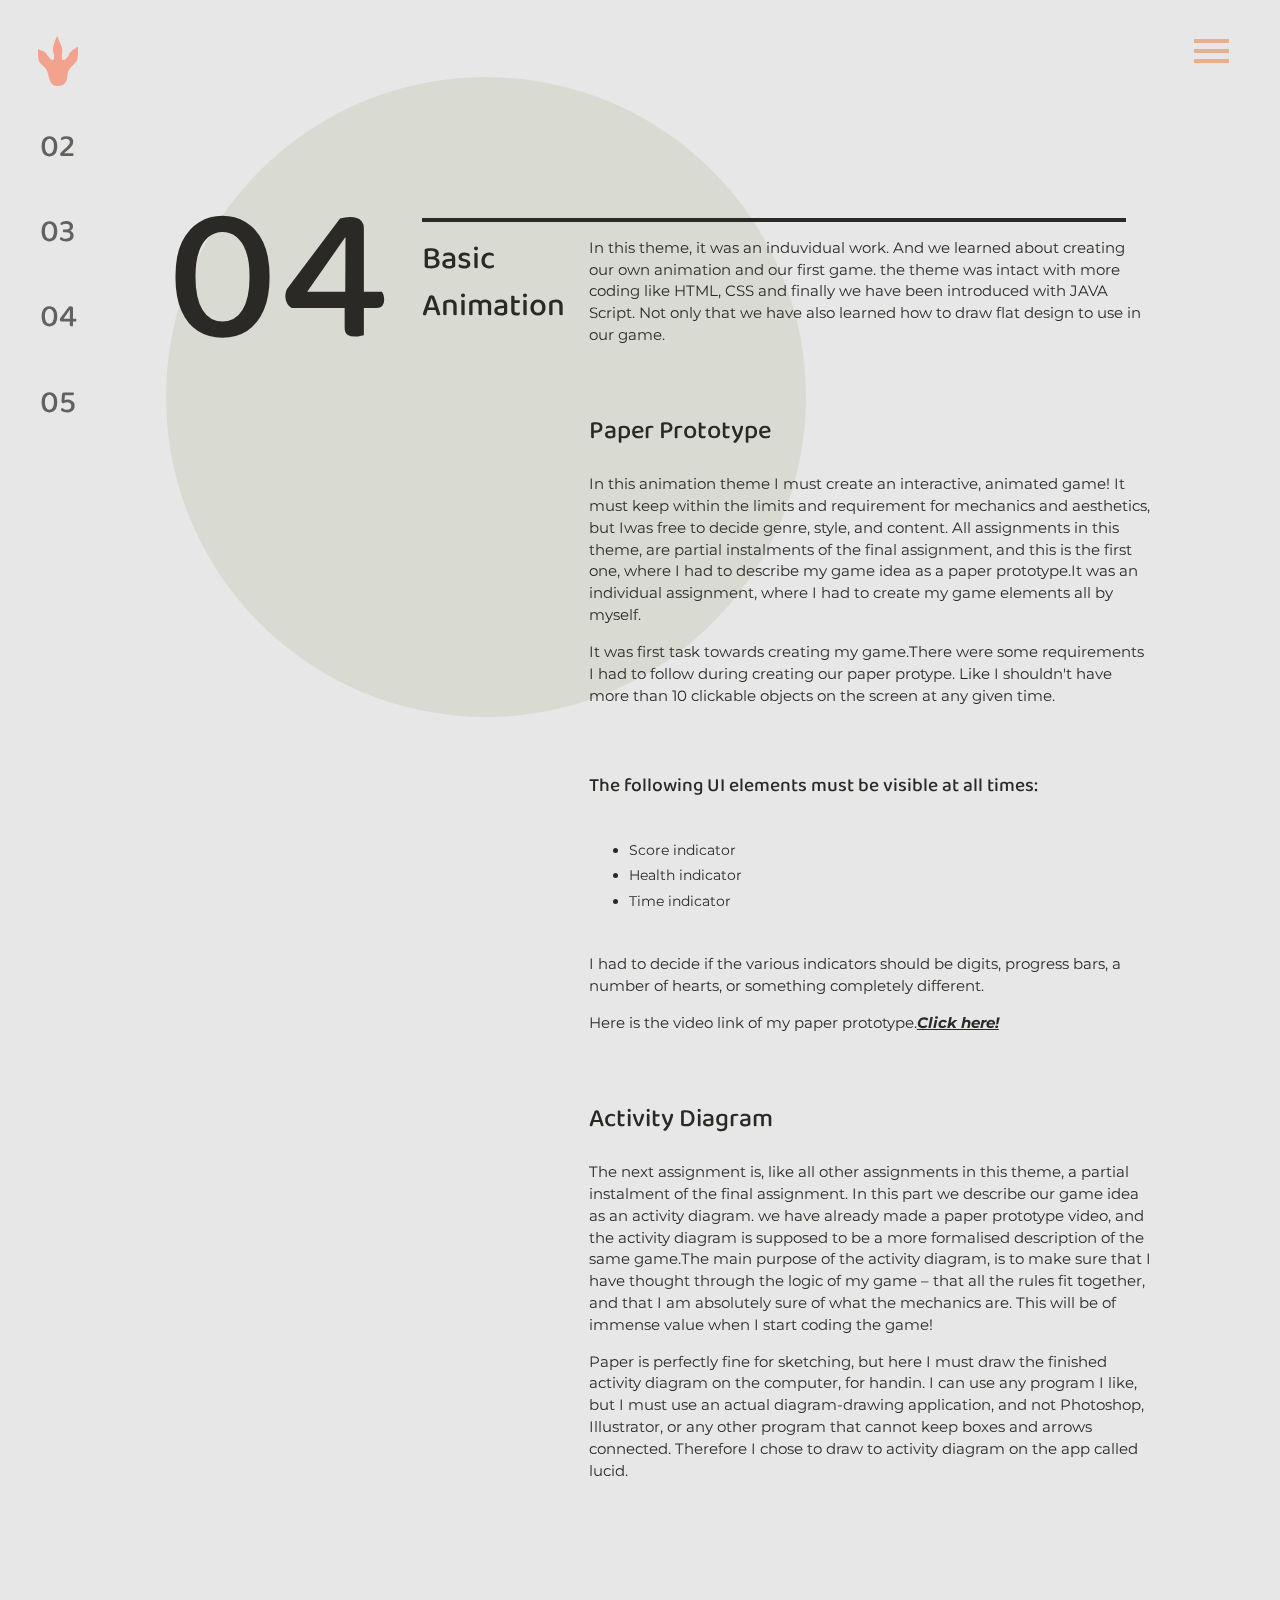
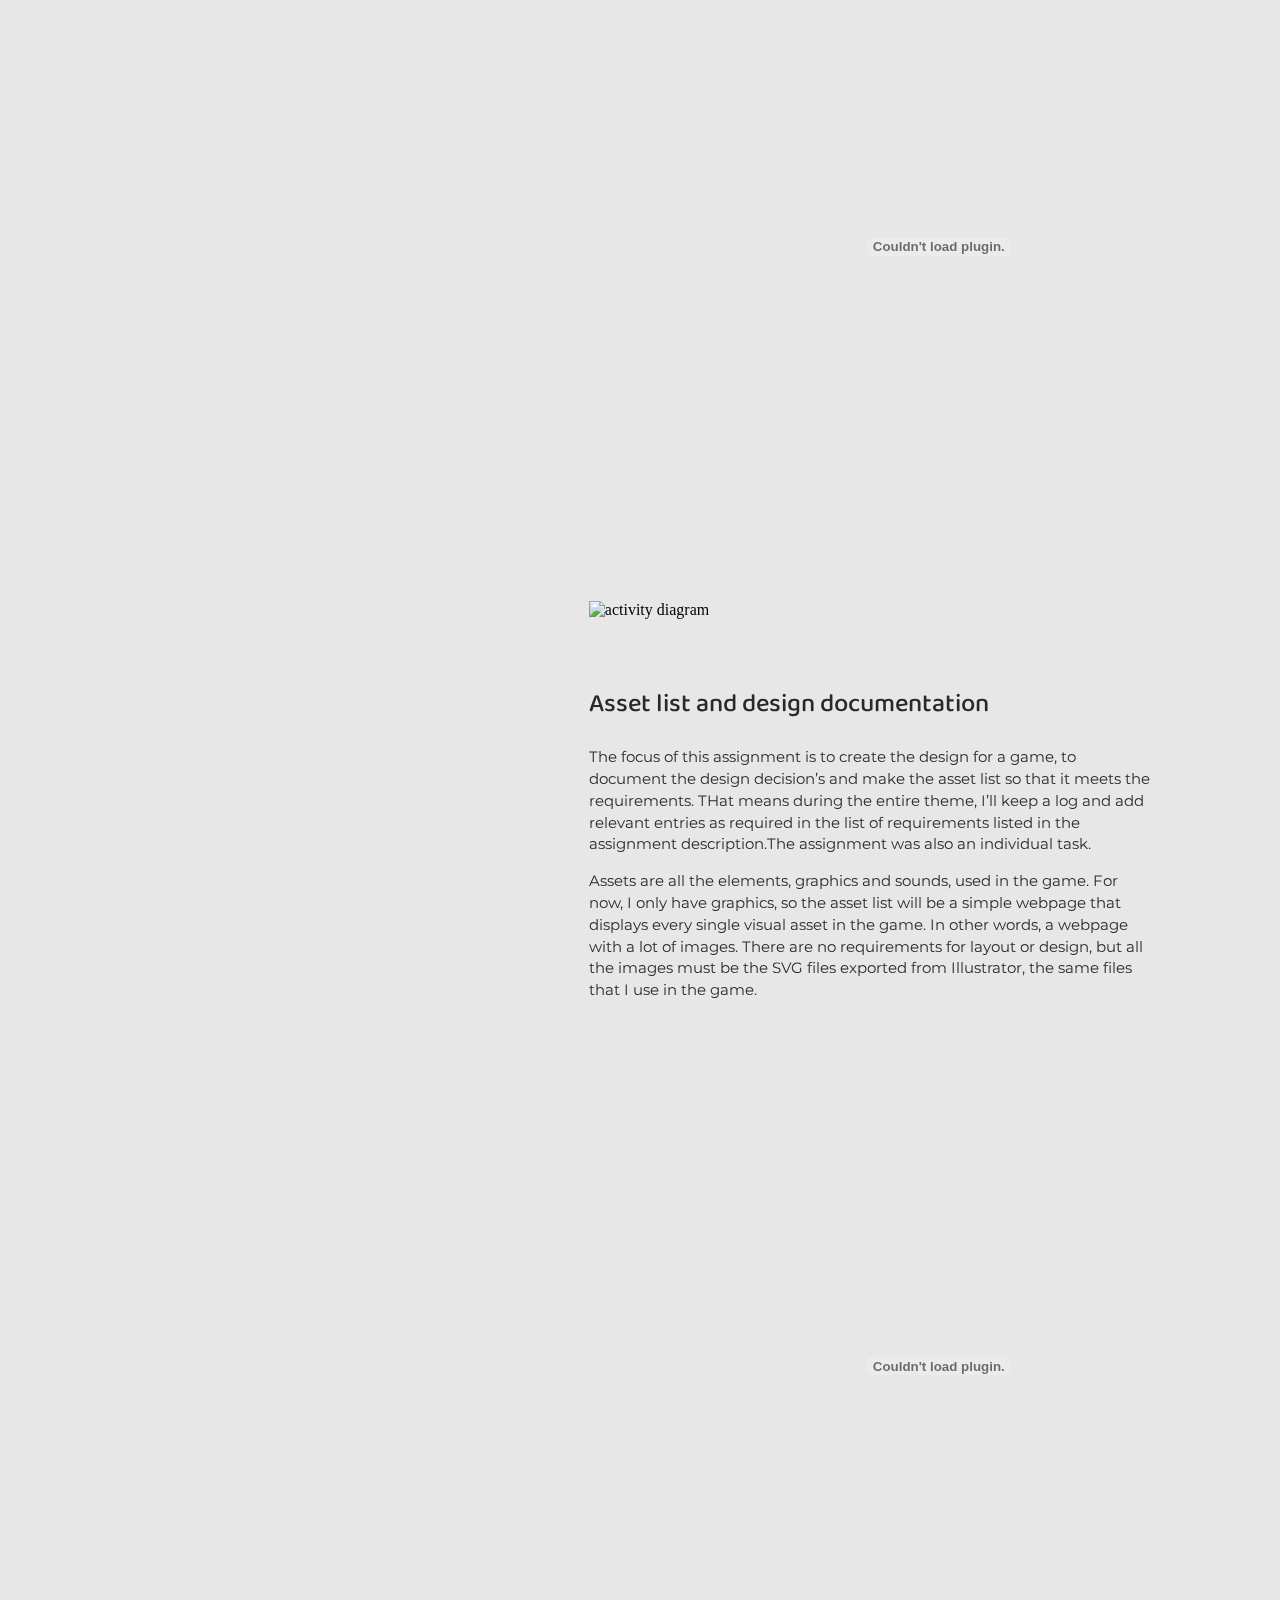
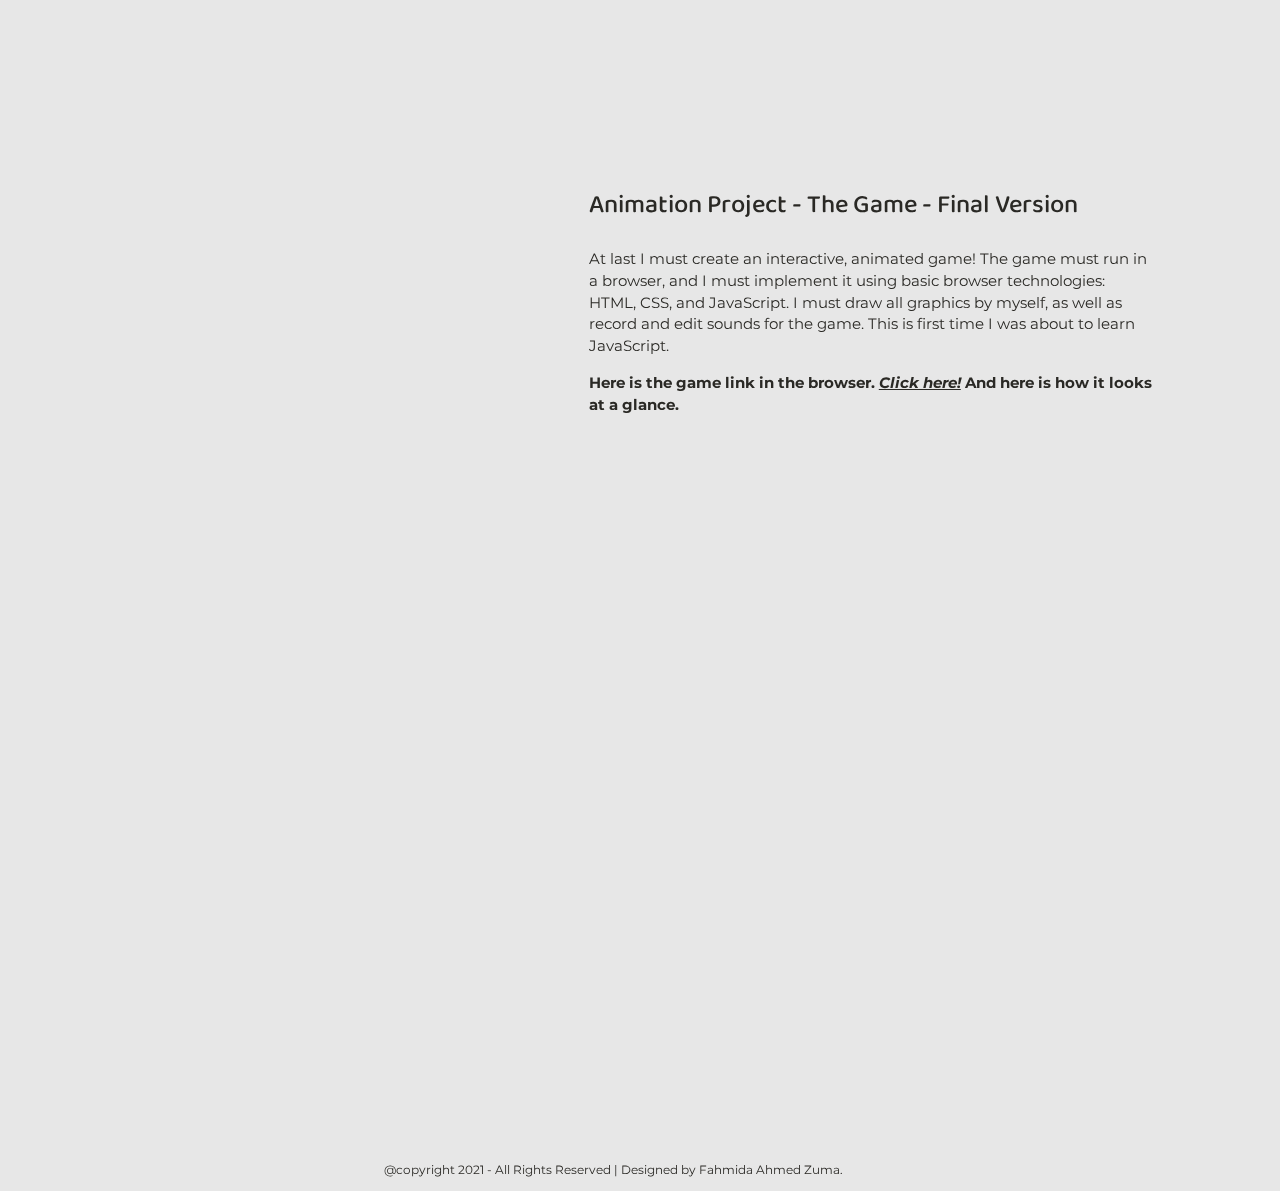
==== animation.html @ bc431e39 "pictures missing" ====
<!DOCTYPE html>
<html lang="en">

<head>
    <meta charset="UTF-8">
    <meta http-equiv="X-UA-Compatible" content="IE=edge">
    <meta name="viewport" content="width=device-width, initial-scale=1.0">
    <link rel="icon" href="graphics/footprint-left.svg">
    <title>basic animation</title>
    <link rel="stylesheet" href="css/style.css">
    <style>
        @import url('https://fonts.googleapis.com/css2?family=Baloo+Chettan+2&family=Montserrat:wght@300&display=swap');
    </style>
</head>

<body>
    <header>
        <a href="index.html" class="logo"><img src="graphics/logo.svg" alt="logo"></a>
        <nav class="navbar">
            <div class="hamburger-menu">
                <div class="line line-1"></div>
                <div class="line line-2"></div>
                <div class="line line-3"></div>
            </div>
            <ul class="nav-list">
                <li class="nav-item"><a href="index.html" class="nav-link">home</a></li>
                <li class="nav-item"><a href="about.html" class="nav-link">about</a></li>
                <li class="nav-item"><a href="projects.html" class="nav-link">projects</a></li>
            </ul>
        </nav>
    </header>
    <main>
        <nav class="themes">
            <ul>
                <li><a href="web.html">02</a></li>
                <li><a href="ux.html">03</a></li>
                <li><a href="animation.html">04</a></li>
                <li><a href="content.html">05</a></li>
            </ul>
        </nav>
        <article class="pp1">
            <div class="circlew"></div>
            <div class="mobilee">
                <h1 class="zero2">04</h1>
            </div>
            <div class="grid2" id="grid3">
                <div>
                    <h2>Basic Animation</h2>
                </div>
                <div>
                    <p>In this theme, it was an induvidual work. And we learned about creating our own animation and our
                        first game. the theme was intact with more coding like HTML, CSS and finally we have been
                        introduced with JAVA Script. Not only that we have also learned how to draw flat design to use
                        in our game.</p>
                    <h3>Paper Prototype</h3>
                    <p>In this animation theme I must create an interactive, animated game! It must keep within the
                        limits
                        and requirement for mechanics and aesthetics, but Iwas free to decide genre, style, and content.
                        All
                        assignments in this theme, are partial instalments of the final assignment, and this is the
                        first
                        one, where I had to describe my game idea as a paper prototype.It was an individual assignment,
                        where I had to create my game elements all by myself.</p>
                    <p>It was first task towards creating my game.There were some requirements I had to follow during
                        creating our paper protype. Like I shouldn't have more than 10 clickable objects on the screen
                        at
                        any given time.</p>
                    <h4>The following UI elements must be visible at all times:</h4>
                    <ul class="ulfah">
                        <li>Score indicator</li>
                        <li>Health indicator</li>
                        <li>Time indicator</li>
                    </ul>
                    <p>I had to decide if the various indicators should be digits, progress bars, a number of hearts, or
                        something completely different.</p>
                    <p>Here is the video link of my paper prototype.<a
                            href="https://web.microsoftstream.com/video/f55c24a0-02f2-43d2-b24f-56150fbc23c4?list=studio&referrer=https:%2F%2Ffahmida0826.dk%2F">Click
                            here!</a></p>
                    <h3>Activity Diagram</h3>
                    <p>The next assignment is, like all other assignments in this theme, a partial instalment of the
                        final
                        assignment. In this part we describe our game idea as an activity diagram. we have already made
                        a
                        paper prototype video, and the activity diagram is supposed to be a more formalised description
                        of
                        the same game.The main purpose of the activity diagram, is to make sure that I have thought
                        through
                        the logic of my game – that all the rules fit together, and that I am absolutely sure of what
                        the
                        mechanics are. This will be of immense value when I start coding the game!</p>
                    <p>Paper is perfectly fine for sketching, but here I must draw the finished activity diagram on the
                        computer, for handin. I can use any program I like, but I must use an actual diagram-drawing
                        application, and not Photoshop, Illustrator, or any other program that cannot keep boxes and
                        arrows
                        connected. Therefore I chose to draw to activity diagram on the app called lucid.</p>
                    <embed src="../portfoliowebsite/Activity_Diagram_and_the_textual_description_of_my_Game.pdf"
                        width="700" height="700" />
                    <img src="../portfoliowebsite/Activity_diagram_new.PNG" width="700" height="700"
                        alt="activity diagram">
                    <h3>Asset list and design documentation</h3>
                    <p>The focus of this assignment is to create the design for a game, to document the design
                        decision’s
                        and make the asset list so that it meets the requirements. THat means during the entire theme,
                        I’ll
                        keep a log and add relevant entries as required in the list of requirements listed in the
                        assignment
                        description.The assignment was also an individual task.</p>
                    <p>Assets are all the elements, graphics and sounds, used in the game. For now, I only have
                        graphics,
                        so the asset list will be a simple webpage that displays every single visual asset in the game.
                        In
                        other words, a webpage with a lot of images. There are no requirements for layout or design, but
                        all
                        the images must be the SVG files exported from Illustrator, the same files that I use in the
                        game.</p>
                        <embed src="..//portfoliowebsite/04_01_03_FahmidaAhmed_design_and_asset.pdf" width="700" height="700"/>
                    <h3>Animation Project - The Game - Final Version</h3>
                    <p>At last I must create an interactive, animated game! The game must run in a browser, and I must
                        implement it using basic browser technologies: HTML, CSS, and JavaScript. I must draw all
                        graphics
                        by myself, as well as record and edit sounds for the game. This is first time I was about to
                        learn
                        JavaScript.</p>
                    <p><strong>Here is the game link in the browser. <a
                                href="https://fahmida0826.dk/kea/04_animation/balloonspop/product/">Click here!</a> And
                            here
                            is how it looks at a glance.</strong></p>
                            <embed src="https://media.giphy.com/media/jECwWVPKOsSl55DVAR/giphy.gif" width="700" height="700"/>
                </div>
            </div>
        </article>
    </main>
    <footer>
        <p>@copyright 2021 - All Rights Reserved | Designed by Fahmida Ahmed Zuma.</p>
    </footer>
    <script src="js/javascript.js"></script>
</body>

</html>
---- css/style.css ----
/* font-family: 'Baloo Chettan 2', cursive;

font-family: 'Montserrat', sans-serif; */

body {
    max-width: 100%;
    background-color: #E7E7E7;
    margin: 0;
}

#bgfootprints {
    position: absolute;
    max-width: 100%;
    background-image: url(../graphics/footprintsway.svg);
    width: 100vw;
    height: 280vw;
    background-repeat: no-repeat;
    z-index: -1;
    margin-top: -6vw;
}

.logo {
    position: fixed;
    width: 2.5em;
    height: 2.5em;
    top: 4%;
    left: 3%;
    opacity: 80%;
    cursor: pointer;
}

.hamburger-menu {
    cursor: pointer;
    width: 35px;
    height: 30px;
    position: fixed;
    top: 4%;
    right: 4%;
    display: flex;
    flex-direction: column;
    justify-content: space-around;
}

.navbar {
    width: 200px;
    height: 60%;
    background-color: #D4D7CC;
    position: fixed;
    top: 0;
    right: -300px;
    display: flex;
    justify-content: center;
    align-items: center;
    border-radius: 20% 0 0 100%;
    transition: right .8s cubic-bezier(1, 0, 0, 1);
    z-index: 10;
}

.change {
    right: 0;
}

.change .line-1 {
    transform: rotateZ(-405deg) translate(-8px, 6px);
}

.change .line-2 {
    opacity: 0;
}

.change .line-3 {
    transform: rotateZ(405deg) translate(-8px, -6px);
}

.line {
    width: 100%;
    height: 4px;
    background-color: #E9AE8C;
    transition: all .8s;
}


.nav-list {
    text-align: right;
    font-family: 'Montserrat', sans-serif;
}

.nav-item {
    list-style: none;
    margin: 35px;
}

.nav-link {
    text-decoration: none;
    font-size: 18px;
    color: #373737;
    letter-spacing: 1px;
    position: relative;
    padding: 3px 0;
    z-index: 10;
}

.nav-link::before,
.nav-link::after {
    content: "";
    width: 100%;
    height: 1px;
    background-color: #9BC1BC;
    position: absolute;
    left: 0;
    transform: scaleX(0);
    transition: transform 0.5s;
}

.nav-link::after {
    bottom: 0;
    transform-origin: right;
}

.nav-link::before {
    top: 0;
    transform-origin: left;
}

.nav-link:hover::before,
.nav-link:hover::after {
    transform: scaleX(1);
}

nav a:hover {
    color: #2A2925;
}

nav a:active {
    color: #2A2925;
}

p a:link {
    text-decoration: underline;
    color: #2A2925;
}

a:link {
    text-decoration: none;
    color: #2A2925;
}

a:visited {
    text-decoration: none;
    color: #2A2925;
}

a:hover {
    text-decoration: none;
    color: #5CA4A9;
}

a:active {
    text-decoration: none;
    color: #5CA4A9;
}

#circle {
    background-image: url(../graphics/circle.svg);
    background-repeat: no-repeat;
    width: 40vw;
    height: 40vw;
    margin: auto;
    margin-top: 6vw;
}

#fullperson {
    position: absolute;
    background-image: url(../graphics/fullbody.svg);
    background-repeat: no-repeat;
    width: 40vw;
    height: 40vw;
    top: 10vw;
    left: 24vw;
}

#name {
    position: absolute;
    top: 22vw;
    left: 50vw;
    font-family: 'Baloo Chettan 2', cursive;
    font-size: 4vw;
    color: #2A2925;
    font-weight: 500;
    margin-top: auto;
    margin-left: auto;
    margin-bottom: 0;
}

#sp {
    position: absolute;
    top: 28vw;
    left: 50vw;
    font-family: 'Montserrat', sans-serif;
    font-size: 1.5vw;
    color: #2A2925;
    font-weight: 500;
    padding: 0;
    margin-left: 0;
    margin-top: 0;
}

#arrow {
    position: absolute;
    background-image: url(../graphics/arrow.svg);
    background-repeat: no-repeat;
    width: 5vw;
    height: 5vw;
    left: 3vw;
    top: 50vw;
    z-index: -1;
}

#portrait {
    width: 40vw;
    height: 40vw;
    margin-top: 8vw;
    margin-left: 15%;
}

#aboutme {
    position: absolute;
    top: 15vw;
    left: 53vw;
    font-family: 'Baloo Chettan 2', cursive;
    font-size: 2vw;
    color: #2A2925;
    font-weight: 500;
    margin-top: 0;
    margin-left: 0;
}

#steck {
    position: absolute;
    top: 19vw;
    left: 55vw;
    font-family: 'Montserrat', sans-serif;
    font-size: 1.3vw;
    color: #2A2925;
}

#steck p {
    font-size: 1.3vw;
    line-height: 2vw;
}

.age {
    margin-left: 1vw;
}

#nat {
    margin-left: 1.5vw;
}

.zero {
    margin-left: 0;
}

#experience {
    border-top: solid 0.8px #5CA4A9;
    border-right: solid 0.8px #5CA4A9;
    padding: 2vw;
    margin-right: 20vw;
}

#h21 {
    font-family: 'Baloo Chettan 2', cursive;
    margin-left: 20vw;
    margin-top: 11vw;
    color: #2A2925;
    font-weight: 500;
}

p {
    font-family: 'Montserrat', sans-serif;
    color: #2A2925;
    margin-left: 15vw;
    font-size: 1.15vw;
    line-height: 1.5vw;
}

figcaption {
    font-family: 'Montserrat', sans-serif;
    color: #2A2925;
    margin-left: 3vw;
    font-size: 1vw;
    line-height: 2vw;
}

#ctt {
    display: flex;
    flex-direction: row;
    justify-content: center;
    justify-content: space-around;
    margin-left: 15vw;
    margin-right: 20vw;
}

#ctt img {
    width: 5vw;
    height: 5vw;
}

#contact {
    font-family: 'Baloo Chettan 2', cursive;
    margin-left: 20vw;
    margin-top: 7vw;
    margin-bottom: 3vw;
    color: #2A2925;
    font-weight: 500;
}

#email {
    display: flex;
    flex-direction: row;
}

#email div {
    display: flex;
    flex-direction: column;
    font-family: 'Montserrat', sans-serif;
    color: #2A2925;
    margin-top: 1em;
    line-height: 1.5em;
    margin-bottom: 10vw;
}

#bw h1 {
    margin-top: 40vw;
    font-family: 'Baloo Chettan 2', cursive;
    color: #2A2925;
    font-weight: 500;
    margin-left: 20vw;
    font-size: 3vw;
}

.intro1 {
    display: grid;
    grid-template-columns: 40% 60%;
}

.intro1 p {
    margin-top: 37vw;
    line-height: 2vw;
    margin-right: 20vw;
    margin-left: 5vw;
    font-size: 1.2vw;
}

#bu h1 {
    margin-top: 42vw;
    font-family: 'Baloo Chettan 2', cursive;
    color: #2A2925;
    font-weight: 500;
    margin-left: -3vw;
    font-size: 3vw;
}

.intro2 {
    display: grid;
    grid-template-columns: 50% 50%;
}

.intro2 p {
    margin-top: 50vw;
    line-height: 2vw;
    margin-left: 16vw;
    font-size: 1.2vw;
}

#ba h1 {
    margin-top: 35vw;
    font-family: 'Baloo Chettan 2', cursive;
    color: #2A2925;
    font-weight: 500;
    margin-left: 15vw;
    font-size: 3vw;
}

.intro3 p {
    line-height: 2vw;
    margin-left: 15vw;
    font-size: 1.2vw;
    margin-right: 45vw;
}

#bc h1 {
    margin-top: 42vw;
    font-family: 'Baloo Chettan 2', cursive;
    color: #2A2925;
    font-weight: 500;
    margin-left: 8vw;
    font-size: 3vw;
}

.intro4 {
    display: grid;
    grid-template-columns: 40% 60%;
}

.intro4 p {
    margin-top: 40vw;
    line-height: 2vw;
    font-size: 1.2vw;
    margin-right: 20vw;
}

#circle1 {
    background-image: url(../graphics/circle.svg);
    background-repeat: no-repeat;
    opacity: 80%;
    width: 30vw;
    height: 30vw;
    position: absolute;
    top: 74vw;
    z-index: -1;
    left: 34vw;
}

#arrow1 {
    background-image: url(../graphics/arrowright.svg);
    background-repeat: no-repeat;
    width: 7vw;
    height: 7vw;
    position: absolute;
    top: 86vw;
    left: 83vw;
    animation: arrow 4s linear infinite;
}

#circle2 {
    background-image: url(../graphics/circle.svg);
    background-repeat: no-repeat;
    opacity: 80%;
    width: 30vw;
    height: 30vw;
    position: absolute;
    top: 134vw;
    z-index: -1;
    left: 27vw;
}

#arrow2 {
    background-image: url(../graphics/arrowright.svg);
    background-repeat: no-repeat;
    width: 7vw;
    height: 7vw;
    position: absolute;
    top: 145vw;
    left: 63vw;
    animation: arrow 4s linear infinite;
}

#circle3 {
    background-image: url(../graphics/circle.svg);
    background-repeat: no-repeat;
    opacity: 80%;
    width: 30vw;
    height: 30vw;
    position: absolute;
    top: 183vw;
    z-index: -1;
    left: 27vw;
}

#arrow3 {
    background-image: url(../graphics/arrowright.svg);
    background-repeat: no-repeat;
    width: 7vw;
    height: 7vw;
    position: absolute;
    top: 195vw;
    left: 63vw;
    animation: arrow 4s linear infinite;
}

#circle4 {
    background-image: url(../graphics/circle.svg);
    background-repeat: no-repeat;
    opacity: 80%;
    width: 30vw;
    height: 30vw;
    position: absolute;
    top: 230vw;
    z-index: -1;
    left: 50vw;
}

#arrow4 {
    background-image: url(../graphics/arrowright.svg);
    background-repeat: no-repeat;
    width: 7vw;
    height: 7vw;
    position: absolute;
    top: 243vw;
    left: 85vw;
    animation: arrow 4s linear infinite;
}

@keyframes arrow {

    0%,
    100% {
        transform: scale(1);
    }

    50% {
        transform: scale(1.2);
    }
}

#projects {
    background-image: url(../graphics/projects.svg);
    background-repeat: no-repeat;
    position: absolute;
    width: 100vw;
    height: 61vw;
    margin-top: -2vw;
    margin-left: 0;
    margin-right: 0;
    z-index: -1;
}

.links div:hover {
    color: #ED6A5A;
}

.links div:active {
    color: #ED6A5A;
}

.links div:link {
    color: #E7E7E7;
}

.links a:visited {
    color: #E7E7E7;
}

#pbasw {
    position: absolute;
    width: 20vw;
    height: 20vw;
    top: 16vw;
    left: 10.5vw;
    font-family: 'Baloo Chettan 2', cursive;
    color: #E7E7E7;
    font-weight: 500;
    font-size: 5vw;
    z-index: 1;
}

#pbasu {
    position: absolute;
    top: 34.5vw;
    font-family: 'Baloo Chettan 2', cursive;
    color: #E7E7E7;
    font-weight: 500;
    left: 30vw;
    font-size: 5vw;
}

#pbasa {
    position: absolute;
    top: 15vw;
    font-family: 'Baloo Chettan 2', cursive;
    color: #E7E7E7;
    font-weight: 500;
    left: 56vw;
    font-size: 5vw;
}

#pbasc {
    position: absolute;
    top: 32.5vw;
    font-family: 'Baloo Chettan 2', cursive;
    color: #E7E7E7;
    font-weight: 500;
    left: 75vw;
    font-size: 5vw;
}

#footer1 p {
    margin-left: 35%;
    margin-top: 30vw;
}

#footer3 p {
    font-size: 0.9vw;
    position: absolute;
    top: 97%;
}

footer p {
    font-family: 'Montserrat', sans-serif;
    margin-left: 30%;
    color: #2A2925;
    font-size: 0.9vw;
    margin-top: 2vw;
}

/* projec sites */

.prototype {
    margin: auto;
    width: 100%;
    height: 8%;
}

.themes ul {
    position: fixed;
    width: 5vw;
    height: 20vw;
    font-family: 'Baloo Chettan 2', cursive;
    font-size: 2.5vw;
    color: #2A2925;
    font-weight: 500;
    list-style: none;
    opacity: 70%;
    top: 7vw;
}

.themes li {
    margin-bottom: 3vw;
}

.themes a:link {
    text-decoration: none;
    color: #2A2925;
}

.themes a:visited {
    text-decoration: none;
    color: #2A2925;
}

.themes a:hover {
    text-decoration: none;
    color: #5CA4A9;
}

.themes a:active {
    text-decoration: none;
    color: #5CA4A9;
}

.pp1 {
    display: grid;
    grid-template-columns: 30% 55%;
    margin-left: 0;
    grid-gap: 3vw;
}


.zero2 {
    margin-top: 10vw;
    margin-left: 13vw;
    font-family: 'Baloo Chettan 2', cursive;
    font-size: 15vw;
    color: #2A2925;
    font-weight: 500;
    position: fixed;
}

.grid2 {
    border-top: solid 4px #2A2925;
    margin-top: 17vw;
    display: grid;
    grid-template-columns: 20% 80%;
    grid-gap: 2vw;
}

.grid2 h2 {
    font-family: 'Baloo Chettan 2', cursive;
    font-size: 2.5vw;
    color: #2A2925;
    font-weight: 500;
    margin-top: 1vw;
}

article p {
    margin-left: 0;
    font-size: 1.2vw;
    line-height: 1.7vw;
    color: #2A2925;
}

.localnav {
    display: flex;
    flex-direction: column;
    justify-content: space-around;
    list-style: none;
    font-family: 'Baloo Chettan 2', cursive;
    color: #2A2925;
    font-size: 1.5vw;
    margin-top: 31vw;
    margin-left: 7vw;
    position: fixed;
}

.localnav a:link {
    font-style: normal;
    font-weight: normal;
}

.localnav a:hover {
    font-style: normal;
    font-weight: normal;
    color: #5CA4A9;
}

.localnav a:active {
    font-style: normal;
    font-weight: normal;
    color: #5CA4A9;
}

.localnav a:visited {
    font-style: normal;
    font-weight: normal;
}

h3 {
    margin-top: 5vw;
    font-family: 'Baloo Chettan 2', cursive;
    font-size: 2vw;
    color: #2A2925;
    font-weight: 500;
}

#part1,
#part2,
#part3,
#part4,
#part5 {
    margin-top: 1.5vw;
}

h4 {
    margin-top: 5vw;
    font-family: 'Baloo Chettan 2', cursive;
    font-size: 1.5vw;
    font-weight: 500;
    color: #2A2925;
}

h5 {
    margin-top: 3vw;
    font-family: 'Montserrat', sans-serif;
    font-size: 1.1vw;
    color: #2A2925;
    margin-bottom: 3vw;
}

article ul {
    list-style: none;
    margin-bottom: 3vw;
    margin-top: 3vw;
}

h6 {
    margin-top: 3vw;
    font-family: 'Montserrat', sans-serif;
    font-size: 1.1vw;
    color: #2A2925;
    margin-bottom: 3vw;
}

ol {
    line-height: 1.5vw;
    color: #2A2925;
    font-family: 'Montserrat', sans-serif;
    font-size: 1.2vw;
}

.imgrc {
    display: flex;
    flex-direction: row;
    justify-content: center;
    align-items: center;
}

.imgrc figure img {
    max-width: 20vw;
    max-height: 30vw;
}

.pp img {
    max-height: 10vw;
    max-width: 10vw;
}

.textimg figure {
    max-height: 10vw;
    max-width: 10vw;
}

.textimg p {
    margin-right: 0;
}

.nimg img {
    max-height: 30vw;
    max-width: 35vw;
}

.nimg1 img {
    margin-left: -4vw;
    max-height: 43vw;
    max-width: 48vw;
    margin-top: 2vw;
    margin-bottom: 2vw;
}

.facial {
    margin-left: 0;
    max-height: 55vw;
    max-width: 55vw;
    margin-top: 3vw;
    margin-bottom: 3vw;
}

.iframe {
    position: relative;
    width: 100%;
    padding-bottom: 56.25%;
    height: 0;
    margin-bottom: 0;
}

.iframe iframe {
    border: 0;
    position: absolute;
    top: 2vw;
    left: 0;
    width: 100%;
    height: 100%;
}

.riight {
    margin-top: -2vw;
    margin-bottom: 3vw;
}

article a:link {
    font-style: italic;
    font-weight: bold;
}

article a:hover {
    font-style: italic;
    font-weight: bold;
}

article a:active {
    font-style: italic;
    font-weight: bold;
}

article a:visited {
    font-style: italic;
    font-weight: bold;
}

.logoss {
    width: 60vw;
    display: grid;
    grid-template-columns: 1fr 1fr 1fr 1fr 1fr;
    margin-left: -7vw;
}

.tts {
    display: flex;
    flex-direction: row;
    align-items: center;
    justify-content: center;
}

.ulfah {
    font-family: 'Montserrat', sans-serif;
    font-size: 1.1vw;
    color: #2A2925;
    line-height: 2vw;
    list-style: disc;
}

.ttss {
    display: flex;
    flex-direction: row;
    align-items: center;
    justify-content: center;
    margin-top: 2vw;
    margin-top: 2vw;
}

.ttss img {
    width: 15vw;
}

.tts img {
    width: 10vw;
}

.cracc {
    display: flex;
    flex-direction: row;
    align-items: center;
    justify-content: center;
}

.cracc img {
    width: 20vw;
    height: 20vw;
}


.circlew {
    background-image: url(../graphics/circle.svg);
    background-repeat: no-repeat;
    width: 50vw;
    height: 50vw;
    position: fixed;
    z-index: -1;
    left: 13vw;
    top: 6vw;
}

@media only screen and (max-width: 980px) {
    .logo {
        width: 2.3em;
        height: 2.3em;
        top: 3%;
    }

    #sp {
        font-size: 2vw;
    }

    .intro1 p {
        margin-top: 34vw;
        font-size: 1.7vw;
        line-height: 2.5vw;
    }

    #bw h1 {
        margin-top: 37vw;
        font-size: 3.5vw;
    }

    .intro2 p {
        margin-top: 45vw;
        font-size: 1.7vw;
        line-height: 2.5vw;
    }

    #bu h1 {
        margin-top: 37vw;
        font-size: 3.5vw;
    }

    #ba h1 {
        margin-top: 30vw;
        font-size: 3.5vw;
    }

    .intro3 p {
        font-size: 1.7vw;
        line-height: 2.5vw;
    }

    #bc h1 {
        margin-top: 35vw;
        font-size: 3.5vw;
    }

    .intro4 p {
        margin-right: 22vw;
        margin-left: 13vw;
        margin-top: 30vw;
        font-size: 1.7vw;
        line-height: 2.5vw;
    }

    #aboutme {
        margin-top: -1vw;
        font-size: 2.7vw;
    }

    #steck p {
        margin-top: 1vw;
        font-size: 1.8vw;
        line-height: 2vw;
    }

    #h21 {
        font-size: 3vw;
    }

    #experience p {
        font-size: 2vw;
        line-height: 3vw;
    }

    #contact {
        font-size: 3vw;
    }

    #ctt img {
        width: 9vw;
        height: 9vw;
    }

    #email {
        font-size: 2vw;
    }

    footer p {
        font-size: 1.5vw;
        margin-left: 38%;
    }

    #footer1 p {
        font-size: 1.5vw;
        margin-left: 40%;
        margin-top: 25vw;
    }

    #footer3 p {
        font-size: 1.5vw;
        position: absolute;
        top: 97%;
    }

    .themes ul {
        font-size: 3.6vw;
        top: 10vw;
        left: -1.5vw;
    }

    .zero2 {
        font-size: 13vw;
    }

    .localnav {
        margin-left: 8vw;
        font-size: 2.3vw;
        line-height: 2.5vw;
        margin-right: 70vw;
    }

    .localnav li {
        margin-bottom: 3vw;
    }

    .grid2 {
        margin-top: 15.5vw;
        display: grid;
        grid-template-columns: 15% 83%;
    }

    #grid3 {
        display: grid;
        grid-template-columns: 17% 79%;
        grid-gap: 6vw;
    }

    #grid4 {
        display: grid;
        grid-template-columns: 17% 79%;
        grid-gap: 6vw;
    }

    #grid5 {
        display: grid;
        grid-template-columns: 17% 74%;
        grid-gap: 6vw;
    }

    #grid6 {
        display: grid;
        grid-template-columns: 17% 79%;
        grid-gap: 6vw;
    }

    #grid7 {
        display: grid;
        grid-template-columns: 17% 79%;
        grid-gap: 6vw;
    }

    #grid8 {
        display: grid;
        grid-template-columns: 17% 79%;
        grid-gap: 6vw;
    }

    #grid9 {
        display: grid;
        grid-template-columns: 17% 79%;
        grid-gap: 6vw;
    }

    #grid10 {
        display: grid;
        grid-template-columns: 17% 79%;
        grid-gap: 6vw;
    }

    .grid2 p {
        font-size: 2vw;
        line-height: 3vw;
    }

    .grid2 h2 {
        font-size: 3.3vw;
    }

    h3 {
        font-size: 2.5vw;
    }


    h4 {
        font-size: 2.5vw;
    }

    h5 {
        font-size: 2.3vw;
    }

    h6 {
        font-size: 2vw;
    }

    ol {
        line-height: 3vw;
        font-size: 2vw;
    }

    figcaption {
        font-size: 1.5vw;
        margin-left: -10vw;
    }


    .imgrc figure img {
        margin-left: -5vw;
        max-width: 27vw;
        max-height: 35vw;
    }

    .nimg img {
        margin-left: -10vw;
        max-height: 40vw;
        max-width: 45vw;
    }

    .nimg1 img {
        margin-left: -10vw;
        max-height: 50vw;
        max-width: 55vw;
    }

    .facial {
        max-height: 70vw;
        width: 70vw;
        margin-left: -5vw;
    }

    .logoss {
        width: 50vw;
        display: grid;
        grid-template-columns: 1fr 1fr;
        margin-left: -5vw;
    }

    .cracc img {
        margin-left: -7vw;
        width: 27vw;
        height: 27vw;
    }

    #projects {
        margin-top: 20vw;
    }

    #pbasw {
        top: 36.5vw;
        font-size: 6vw;
    }

    #pbasu {
        top: 56vw;
        font-size: 6vw;
    }

    #pbasa {
        top: 36vw;
        font-size: 6vw;
    }

    #pbasc {
        top: 54vw;
        left: 76vw;
        font-size: 6vw;
    }
}

@media only screen and (max-width: 520px) {
    #fullperson {
        width: 50vw;
        height: 50vw;
        top: 8vw;
        left: 20vw;
    }

    #name {
        top: 20vw;
        left: 40vw;
        font-size: 7vw;
    }

    #sp {
        top: 30vw;
        left: 51vw;
        font-size: 3vw;
        line-height: 3vw;
    }

    #arrow {
        background-image: none;
    }


    .logo {
        width: 2em;
        height: 2em;
        top: 2%;
    }

    #bgfootprints {
        opacity: 80%;
    }

    .hamburger-menu {
        top: 2%;
        right: 3%;
    }

    .intro1 {
        display: grid;
        grid-template-columns: 1fr;
    }

    .intro1 p {
        margin-top: 0;
        font-size: 2.5vw;
        line-height: 3.7vw;
        margin-left: 25vw;
    }

    #bw h1 {
        margin-top: 23vw;
        font-size: 4vw;
        margin-left: 25vw;
    }

    #arrow1 {
        margin-left: 0;
        width: 13vw;
    }

    #arrow2 {
        margin-top: 3vw;
        margin-left: 2vw;
        width: 13vw;
    }

    .intro2 p {
        margin-top: 38vw;
        font-size: 2.5vw;
        line-height: 3.7vw;
    }

    #bu h1 {
        margin-left: -10vw;
        margin-top: 30vw;
        font-size: 4vw;
    }

    #ba h1 {
        margin-top: 15vw;
        font-size: 4vw;
    }

    .intro3 p {
        font-size: 2.5vw;
        line-height: 3.7vw;
    }

    #arrow3 {
        margin-top: 1vw;
        margin-left: -4vw;
        width: 13vw;
    }

    #arrow4 {
        margin-left: -4vw;
        margin-top: -1vw;
        width: 13vw;
    }

    #bc h1 {
        margin-top: 21vw;
        font-size: 4vw;
    }

    .intro4 p {
        margin-top: 13vw;
        font-size: 2.5vw;
        line-height: 3.7vw;
        margin-left: 15vw;
        margin-right: 18vw;
    }

    #aboutme {
        margin-top: 1vw;
        font-size: 3.5vw;
        margin-left: -7vw;
    }

    #portrait {
        margin-top: 15vw;
        margin-left: 10vw;
    }

    #steck p {
        margin-top: 3vw;
        font-size: 3vw;
        line-height: 4vw;
    }

    #h21 {
        font-size: 4vw;
    }

    .age {
        margin-left: -0vw;
    }

    #nat {
        margin-left: 0vw;
    }

    .zero {
        margin-left: 0vw;
    }

    #experience p {
        font-size: 3vw;
        line-height: 3.7vw;
    }

    #contact {
        font-size: 3.7vw;
        margin-bottom: 5vw;
    }

    #ctt img {
        width: 12vw;
        height: 12vw;
        margin-top: 3vw;
        margin-bottom: 10vw;
        margin-left: 5vw;
        margin-right: 5vw;
    }

    #projects {
        background-image: url(../graphics/projectscopy.svg);
        width: 70%;
        height: 100%;
        margin-top: 0;
        margin-left: 20vw;
    }

    #pbasw {
        top: 15vw;
        left: 64vw;
        font-size: 10vw;
    }

    #pbasu {
        top: 47vw;
        margin-left: 3vw;
        font-size: 10vw;
    }

    #pbasa {
        top: 90vw;
        margin-left: 10vw;
        font-size: 10vw;
    }

    #pbasc {
        top: 120vw;
        left: 35vw;
        font-size: 10vw;
    }

    #email {
        font-size: 2.5vw;
    }

    footer p {
        font-size: 2vw;
        margin-left: 32%;
    }

    #footer1 p {
        font-size: 2vw;
        margin-left: 35%;
        margin-top: 20vw;
        margin-right: 0;
    }

    #footer3 p {
        font-size: 2vw;
        margin-left: 37%;
        top: 98%;
    }

    .themes ul {
        position: absolute;
        display: grid;
        grid-template-columns: 1fr 1fr 1fr 1fr;
        grid-gap: 3vw;
        font-size: 7vw;
        top: -5vw;
        left: 10vw;
    }

    .pp1 {
        display: grid;
        grid-template-columns: 1fr;
    }

    .zero2 {
        position: relative;
        font-size: 13vw;
        margin-left: 20vw;
    }

    .mobilee {
        display: grid;
        grid-template-columns: 1fr 2fr;
    }

    .localnav {
        margin-top: 15vw;
        margin-left: 0;
        font-size: 3vw;
        margin-right: 0vw;
        position: relative;
        line-height: 2vw;
    }

    .localnav li {
        margin-bottom: 4vw;
        line-height: 3vw;
    }

    .grid2 {
        border-top: solid 2.5px #2A2925;
        margin-top: 0;
        display: grid;
        grid-template-columns: 16% 78%;
        margin-left: 5vw;
        margin-right: 5vw;
    }

    #grid3 {
        display: grid;
        grid-template-columns: 17% 75%;
        grid-gap: 5vw;
    }

    #grid3 p {
        font-size: 3vw;
        line-height: 3.7vw;
        margin-right: 5.5vw;
    }

    .grid2 p {
        font-size: 3vw;
        line-height: 3.7vw;
        margin-right: 5.5vw;
    }

    .grid2 h2 {
        font-size: 4vw;
    }

    .tts {
        display: none;
    }

    #tss1 {
        display: grid;
        grid-template-columns: 1fr 1fr 1fr;
        margin-left: -20vw;
    }

    #tss2 {
        display: grid;
        grid-template-columns: 1fr 1fr 1fr;
        margin-left: -20vw;
    }

    #tss3 {
        display: grid;
        grid-template-columns: 1fr 1fr 1fr;
        margin-left: -20vw;
    }

    .ttts img {
        width: 8vw;
        height: 8vw;
    }


    h3 {
        font-size: 3.5vw;
    }


    h4 {
        font-size: 3.5vw;
    }

    h5 {
        font-size: 3.3vw;
    }

    h6 {
        font-size: 3vw;
    }

    ol {
        line-height: 3.7vw;
        font-size: 3vw;
        margin-right: 12vw;
    }

    .imgrc {
        width: 60vw;
        height: 50vw;
    }

    .imgrc figure img {
        margin-left: -15vw;
        max-width: 37vw;
        max-height: 45vw;
    }

    .nimg img {
        margin-right: 0;
        margin-left: -20vw;
        max-height: 70vw;
        max-width: 70vw;
    }

    .nimg1 img {
        margin-left: -12vw;
        max-height: 70vw;
        max-width: 60vw;
    }

    .facial {
        max-height: 70vw;
        width: 70vw;
        margin-left: -8vw;
    }

    .logoss {
        width: 70vw;
        display: grid;
        grid-template-columns: 1fr 1fr;
        margin-left: -5vw;
    }

    .cracc img {
        margin-left: -20vw;
        width: 25vw;
        height: 25vw;
    }

    .iframe {
        margin-left: -5vw;
    }


}
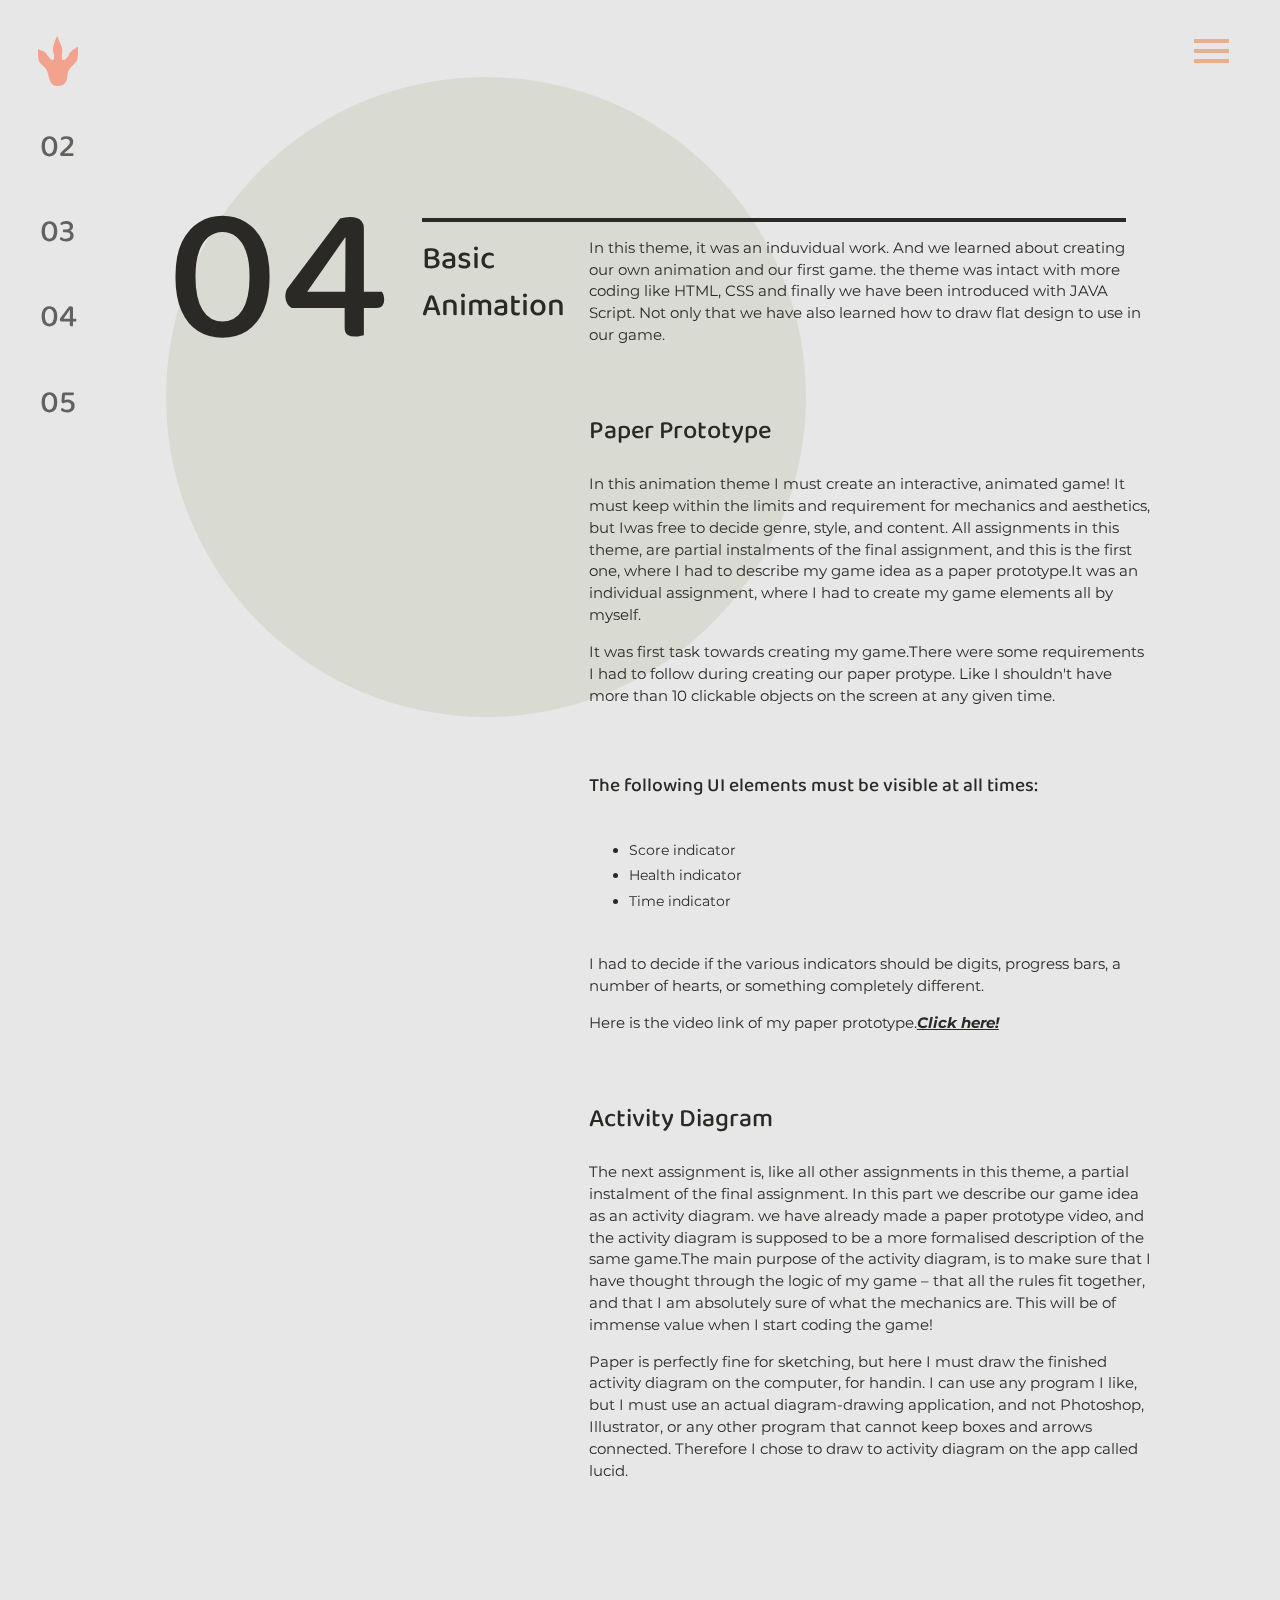
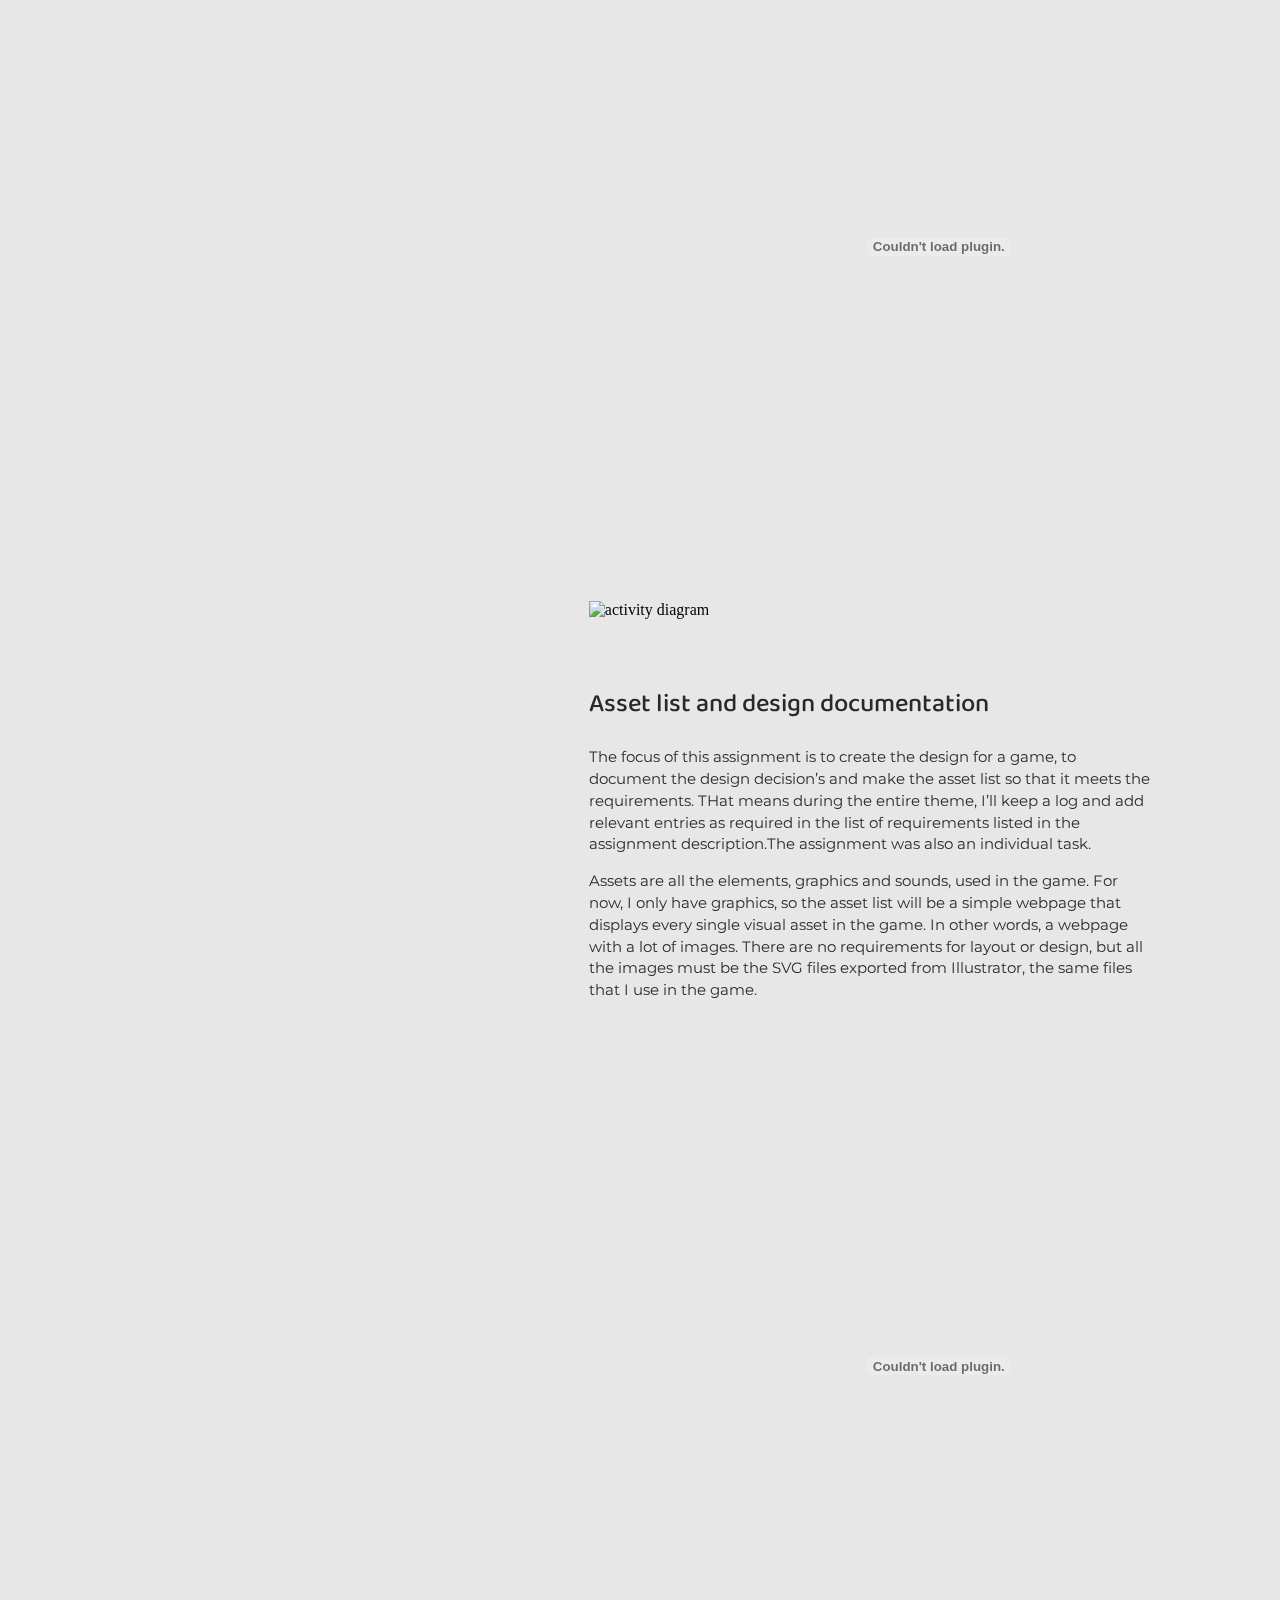
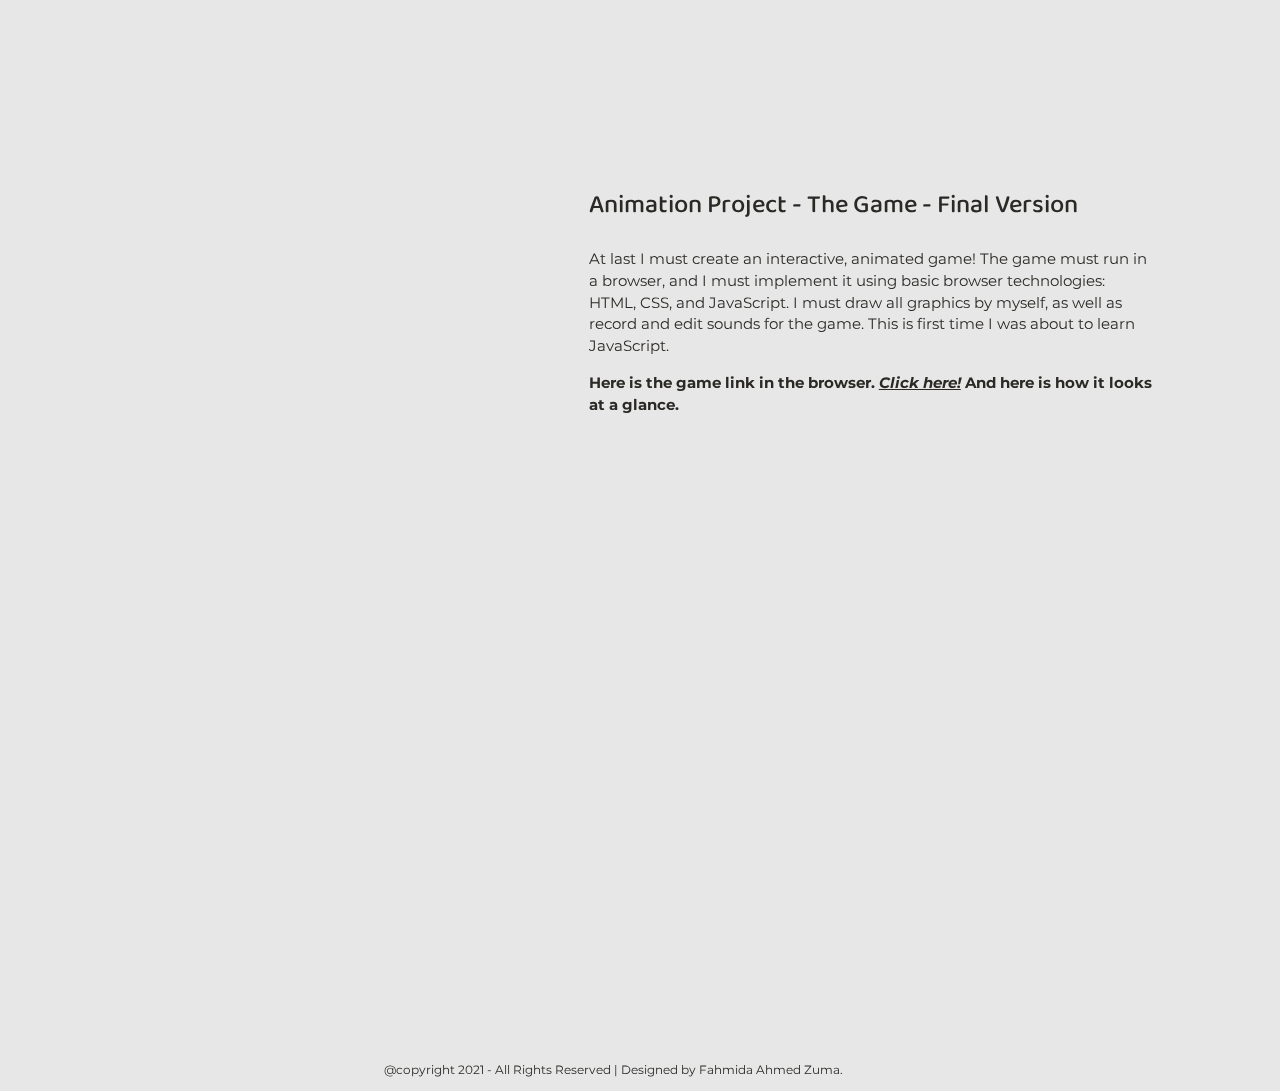
==== commit 4b21e3c6: "12:07" ====
--- a/animation.html
+++ b/animation.html
@@ -93,9 +93,9 @@
                         application, and not Photoshop, Illustrator, or any other program that cannot keep boxes and
                         arrows
                         connected. Therefore I chose to draw to activity diagram on the app called lucid.</p>
-                    <embed src="../portfoliowebsite/Activity_Diagram_and_the_textual_description_of_my_Game.pdf"
+                    <embed src="img/Activity_Diagram_and_the_textual_description_of_my_Game.pdf"
                         width="700" height="700" />
-                    <img src="../portfoliowebsite/Activity_diagram_new.PNG" width="700" height="700"
+                    <img src="img/Activity_diagram_new.PNG" width="700" height="700"
                         alt="activity diagram">
                     <h3>Asset list and design documentation</h3>
                     <p>The focus of this assignment is to create the design for a game, to document the design
@@ -113,7 +113,7 @@
                         all
                         the images must be the SVG files exported from Illustrator, the same files that I use in the
                         game.</p>
-                        <embed src="..//portfoliowebsite/04_01_03_FahmidaAhmed_design_and_asset.pdf" width="700" height="700"/>
+                        <embed src="img/04_01_03_FahmidaAhmed_design_and_asset.pdf" width="700" height="700"/>
                     <h3>Animation Project - The Game - Final Version</h3>
                     <p>At last I must create an interactive, animated game! The game must run in a browser, and I must
                         implement it using basic browser technologies: HTML, CSS, and JavaScript. I must draw all
@@ -125,7 +125,7 @@
                                 href="https://fahmida0826.dk/kea/04_animation/balloonspop/product/">Click here!</a> And
                             here
                             is how it looks at a glance.</strong></p>
-                            <embed src="https://media.giphy.com/media/jECwWVPKOsSl55DVAR/giphy.gif" width="700" height="700"/>
+                            <embed src="https://media.giphy.com/media/jECwWVPKOsSl55DVAR/giphy.gif" width="700" height="600"/>
                 </div>
             </div>
         </article>
